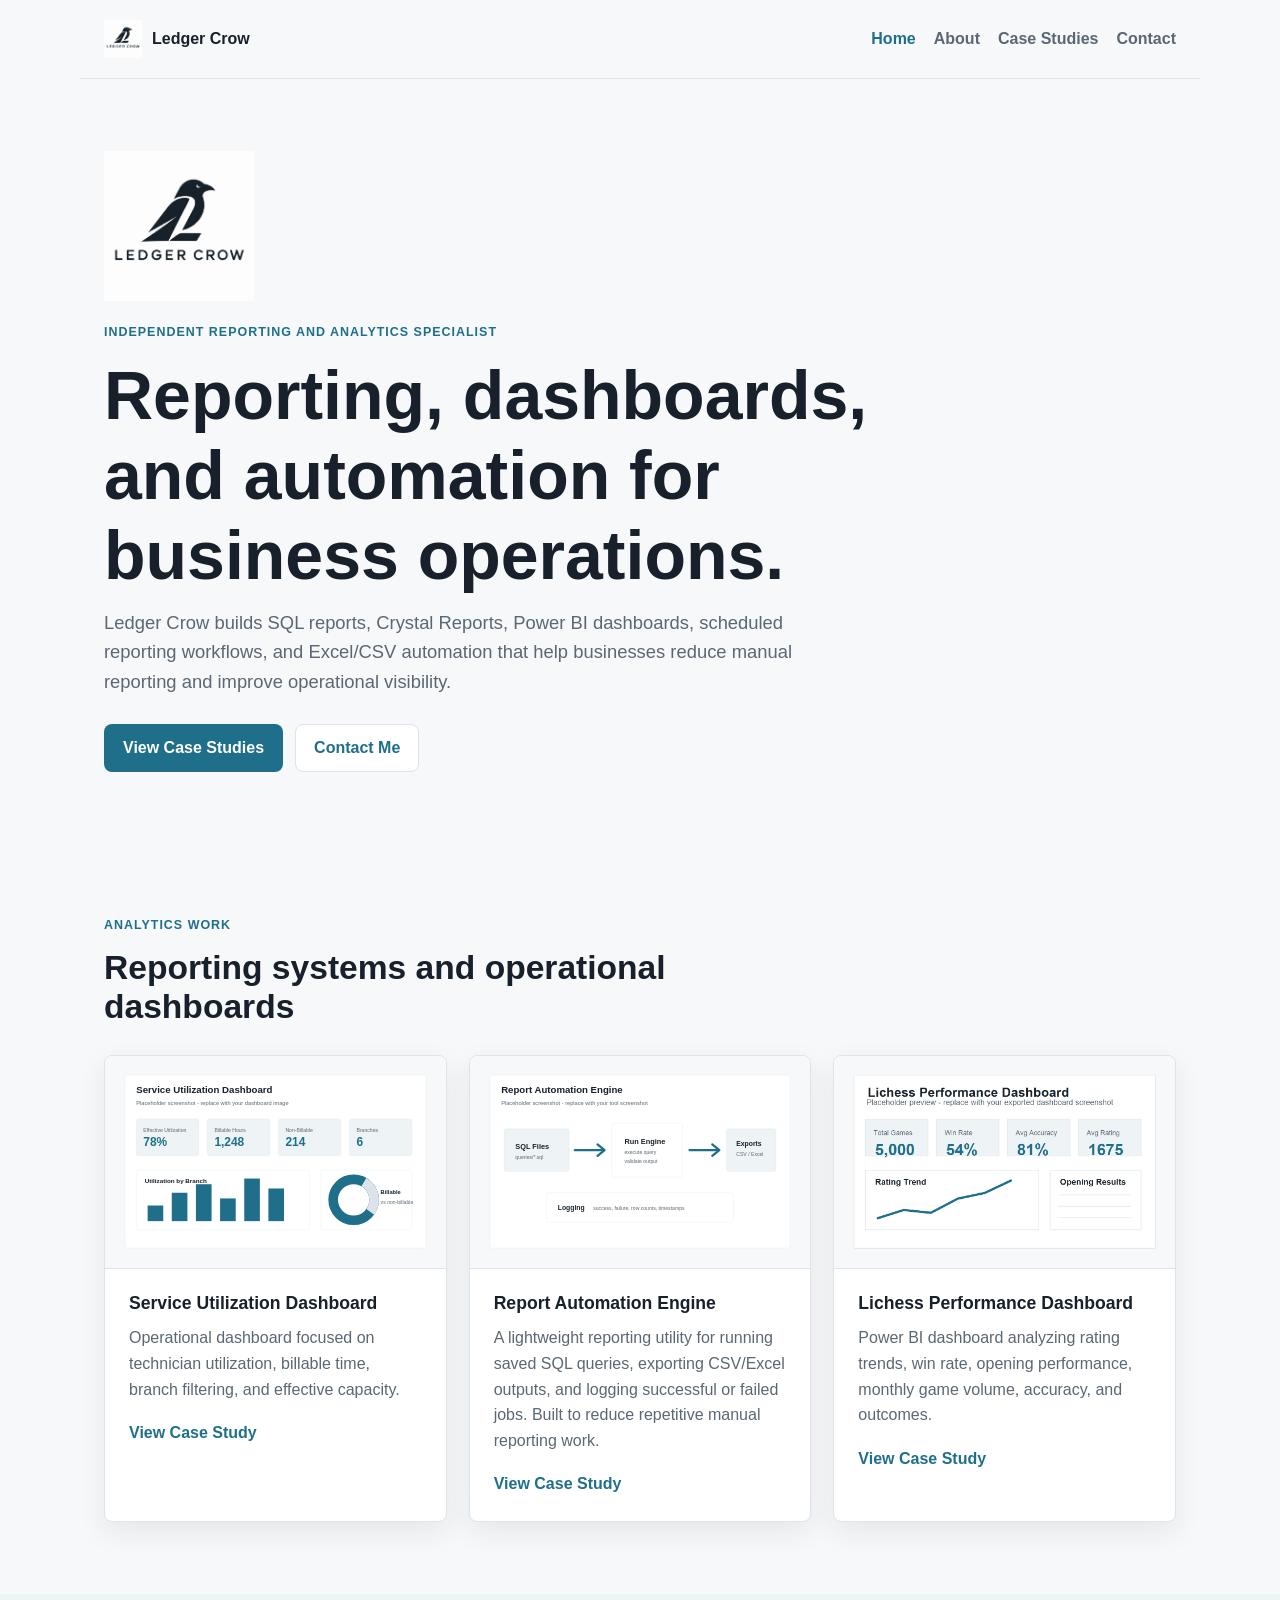
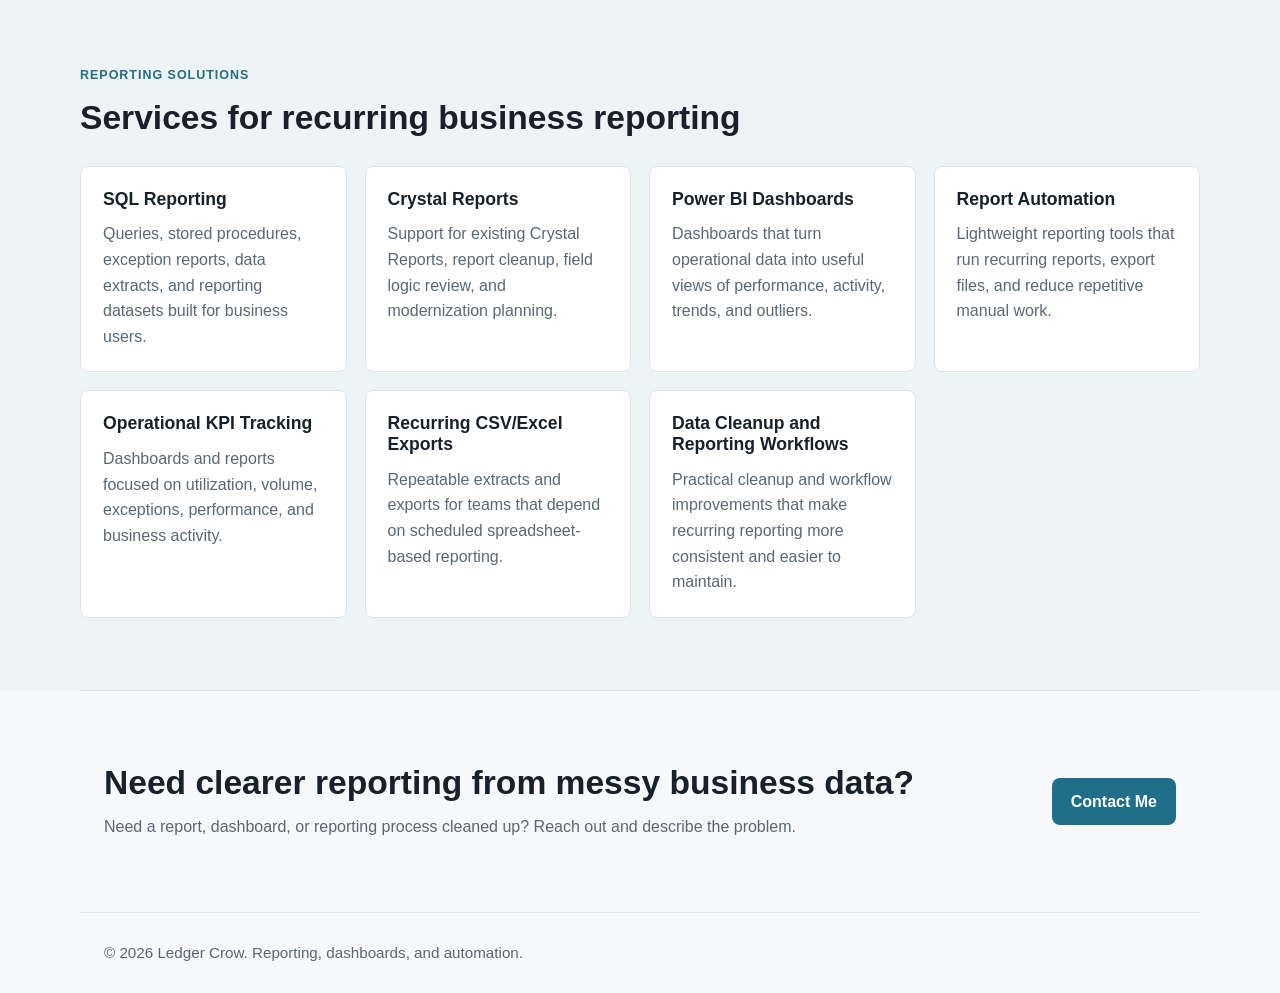
==== index.html @ 9180f1c7 "Add files via upload" ====
<!DOCTYPE html>
<html lang="en">
<head>
  <meta charset="UTF-8">
  <meta name="viewport" content="width=device-width, initial-scale=1.0">
  <title>Ledger Crow | Reporting, Dashboards, and Automation</title>
  <meta name="description" content="Ledger Crow provides independent reporting and analytics services for SQL reports, Power BI dashboards, Crystal Reports, and reporting automation.">
  <link rel="stylesheet" href="style.css">
</head>
<body>
  <header class="site-header">
    <a class="brand" href="index.html">
      <img src="images/ledger-crow-logo.png" alt="Ledger Crow logo">
      <span>Ledger Crow</span>
    </a>
    <button class="nav-toggle" type="button" aria-expanded="false" aria-controls="site-nav">Menu</button>
    <nav class="site-nav" id="site-nav" aria-label="Main navigation">
      <a href="index.html">Home</a>
      <a href="about.html">About</a>
      <a href="projects.html">Case Studies</a>
      <a href="contact.html">Contact</a>
    </nav>
  </header>

  <main>
    <section class="hero">
      <div class="hero-content">
        <!-- Replace this headline and intro text with your preferred positioning when ready. -->
        <img class="hero-logo" src="images/ledger-crow-logo.png" alt="Ledger Crow logo">
        <p class="eyebrow">Independent reporting and analytics specialist</p>
        <h1>Reporting, dashboards, and automation for business operations.</h1>
        <p class="hero-text">Ledger Crow builds SQL reports, Crystal Reports, Power BI dashboards, scheduled reporting workflows, and Excel/CSV automation that help businesses reduce manual reporting and improve operational visibility.</p>
        <div class="button-row">
          <a class="button primary" href="projects.html">View Case Studies</a>
          <a class="button secondary" href="contact.html">Contact Me</a>
        </div>
      </div>
    </section>

    <section class="section">
      <div class="section-heading">
        <p class="eyebrow">Analytics work</p>
        <h2>Reporting systems and operational dashboards</h2>
      </div>
      <div class="card-grid">
        <article class="project-card">
          <img src="images/service-utilization-placeholder.svg" alt="Service utilization dashboard placeholder screenshot">
          <div class="card-body">
            <h3>Service Utilization Dashboard</h3>
            <p>Operational dashboard focused on technician utilization, billable time, branch filtering, and effective capacity.</p>
            <a class="text-link" href="projects/service-utilization-dashboard.html">View Case Study</a>
          </div>
        </article>
        <article class="project-card">
          <img src="images/report-automation-placeholder.svg" alt="Report automation engine placeholder screenshot">
          <div class="card-body">
            <h3>Report Automation Engine</h3>
            <p>A lightweight reporting utility for running saved SQL queries, exporting CSV/Excel outputs, and logging successful or failed jobs. Built to reduce repetitive manual reporting work.</p>
            <a class="text-link" href="projects/report-automation-engine.html">View Case Study</a>
          </div>
        </article>
        <article class="project-card">
          <!-- Replace this placeholder path with your real Lichess dashboard screenshot when ready. -->
          <img src="images/lichess-dashboard-preview.png" alt="Lichess Performance Dashboard placeholder screenshot">
          <div class="card-body">
            <h3>Lichess Performance Dashboard</h3>
            <p>Power BI dashboard analyzing rating trends, win rate, opening performance, monthly game volume, accuracy, and outcomes.</p>
            <a class="text-link" href="projects/lichess-dashboard.html">View Case Study</a>
          </div>
        </article>
      </div>
    </section>

    <section class="section muted">
      <div class="section-heading">
        <p class="eyebrow">Reporting solutions</p>
        <h2>Services for recurring business reporting</h2>
      </div>
      <div class="service-grid">
        <div class="service-item">
          <h3>SQL Reporting</h3>
          <p>Queries, stored procedures, exception reports, data extracts, and reporting datasets built for business users.</p>
        </div>
        <div class="service-item">
          <h3>Crystal Reports</h3>
          <p>Support for existing Crystal Reports, report cleanup, field logic review, and modernization planning.</p>
        </div>
        <div class="service-item">
          <h3>Power BI Dashboards</h3>
          <p>Dashboards that turn operational data into useful views of performance, activity, trends, and outliers.</p>
        </div>
        <div class="service-item">
          <h3>Report Automation</h3>
          <p>Lightweight reporting tools that run recurring reports, export files, and reduce repetitive manual work.</p>
        </div>
        <div class="service-item">
          <h3>Operational KPI Tracking</h3>
          <p>Dashboards and reports focused on utilization, volume, exceptions, performance, and business activity.</p>
        </div>
        <div class="service-item">
          <h3>Recurring CSV/Excel Exports</h3>
          <p>Repeatable extracts and exports for teams that depend on scheduled spreadsheet-based reporting.</p>
        </div>
        <div class="service-item">
          <h3>Data Cleanup and Reporting Workflows</h3>
          <p>Practical cleanup and workflow improvements that make recurring reporting more consistent and easier to maintain.</p>
        </div>
      </div>
    </section>

    <section class="cta-band">
      <div>
        <h2>Need clearer reporting from messy business data?</h2>
        <p>Need a report, dashboard, or reporting process cleaned up? Reach out and describe the problem.</p>
      </div>
      <a class="button primary" href="contact.html">Contact Me</a>
    </section>
  </main>

  <footer class="site-footer">
    <p>&copy; 2026 Ledger Crow. Reporting, dashboards, and automation.</p>
  </footer>

  <script src="script.js"></script>
</body>
</html>
---- style.css ----
:root {
  --bg: #f7f8fa;
  --surface: #ffffff;
  --surface-muted: #eef3f6;
  --text: #18212b;
  --muted-text: #5b6773;
  --border: #dce3ea;
  --accent: #1f6f8b;
  --accent-dark: #155270;
  --shadow: 0 10px 28px rgba(24, 33, 43, 0.08);
  --radius: 8px;
  --max-width: 1120px;
}

* {
  box-sizing: border-box;
}

body {
  margin: 0;
  background: var(--bg);
  color: var(--text);
  font-family: -apple-system, BlinkMacSystemFont, "Segoe UI", Roboto, Arial, sans-serif;
  font-size: 16px;
  line-height: 1.6;
}

img {
  display: block;
  max-width: 100%;
}

a {
  color: var(--accent);
  text-decoration: none;
}

a:hover,
a:focus {
  color: var(--accent-dark);
  text-decoration: underline;
}

.site-header {
  position: sticky;
  top: 0;
  z-index: 10;
  display: flex;
  align-items: center;
  justify-content: space-between;
  gap: 24px;
  max-width: var(--max-width);
  margin: 0 auto;
  padding: 20px 24px;
  background: rgba(247, 248, 250, 0.96);
  backdrop-filter: blur(10px);
  border-bottom: 1px solid var(--border);
}

.brand {
  display: inline-flex;
  align-items: center;
  gap: 10px;
  color: var(--text);
  font-weight: 700;
  letter-spacing: 0;
}

.brand img {
  width: 38px;
  height: 38px;
  object-fit: contain;
  flex: 0 0 auto;
}

.brand:hover {
  color: var(--text);
  text-decoration: none;
}

.site-nav {
  display: flex;
  align-items: center;
  gap: 18px;
}

.site-nav a {
  color: var(--muted-text);
  font-weight: 600;
}

.site-nav a:hover,
.site-nav a:focus,
.site-nav a.active {
  color: var(--accent);
  text-decoration: none;
}

.nav-toggle {
  display: none;
  padding: 8px 12px;
  border: 1px solid var(--border);
  border-radius: var(--radius);
  background: var(--surface);
  color: var(--text);
  font: inherit;
  font-weight: 700;
  cursor: pointer;
}

.hero,
.page-header,
.section,
.cta-band {
  max-width: var(--max-width);
  margin: 0 auto;
  padding: 72px 24px;
}

.hero {
  display: grid;
  min-height: 440px;
  align-items: center;
}

.hero-content,
.page-header {
  max-width: 780px;
}

.hero-logo {
  width: 150px;
  height: 150px;
  object-fit: contain;
  margin-bottom: 22px;
}

.eyebrow {
  margin: 0 0 12px;
  color: var(--accent);
  font-size: 0.78rem;
  font-weight: 800;
  letter-spacing: 0.08em;
  text-transform: uppercase;
}

h1,
h2,
h3 {
  margin: 0;
  color: var(--text);
  line-height: 1.18;
}

h1 {
  max-width: 820px;
  font-size: clamp(2.15rem, 6vw, 4.25rem);
}

h2 {
  font-size: clamp(1.55rem, 3vw, 2.1rem);
}

h3 {
  font-size: 1.1rem;
}

p {
  margin: 12px 0 0;
  color: var(--muted-text);
}

.hero-text,
.page-header p {
  max-width: 720px;
  font-size: 1.15rem;
}

.button-row {
  display: flex;
  flex-wrap: wrap;
  gap: 12px;
  margin-top: 28px;
}

.button {
  display: inline-flex;
  align-items: center;
  justify-content: center;
  min-height: 44px;
  padding: 10px 18px;
  border: 1px solid transparent;
  border-radius: var(--radius);
  font-weight: 700;
  text-decoration: none;
}

.button:hover,
.button:focus {
  text-decoration: none;
}

.button.primary {
  background: var(--accent);
  color: #ffffff;
}

.button.primary:hover,
.button.primary:focus {
  background: var(--accent-dark);
  color: #ffffff;
}

.button.secondary {
  background: var(--surface);
  color: var(--accent);
  border-color: var(--border);
}

.button.secondary:hover,
.button.secondary:focus {
  border-color: var(--accent);
}

.section-heading {
  max-width: 720px;
  margin-bottom: 28px;
}

.muted {
  background: var(--surface-muted);
  max-width: none;
}

.muted > * {
  max-width: var(--max-width);
  margin-left: auto;
  margin-right: auto;
}

.card-grid {
  display: grid;
  grid-template-columns: repeat(3, minmax(0, 1fr));
  gap: 22px;
}

.project-card,
.contact-card {
  overflow: hidden;
  background: var(--surface);
  border: 1px solid var(--border);
  border-radius: var(--radius);
  box-shadow: var(--shadow);
}

.project-card img {
  width: 100%;
  aspect-ratio: 16 / 10;
  object-fit: cover;
  border-bottom: 1px solid var(--border);
}

.card-body,
.contact-card {
  padding: 24px;
}

.card-body h2,
.card-body h3 {
  margin-bottom: 8px;
}

.card-body .button {
  margin-top: 18px;
}

.text-link {
  display: inline-block;
  margin-top: 18px;
  font-weight: 800;
}

.service-grid {
  display: grid;
  grid-template-columns: repeat(auto-fit, minmax(220px, 1fr));
  gap: 18px;
}

.service-item {
  padding: 22px;
  background: var(--surface);
  border: 1px solid var(--border);
  border-radius: var(--radius);
}

.cta-band {
  display: flex;
  align-items: center;
  justify-content: space-between;
  gap: 24px;
  border-top: 1px solid var(--border);
}

.narrow {
  max-width: 840px;
}

.contact-list {
  margin: 20px 0 0;
  padding: 0;
  list-style: none;
}

.contact-list li + li {
  margin-top: 10px;
}

.muted-note {
  display: block;
  margin-top: 4px;
  color: var(--muted-text);
  font-size: 0.92rem;
}

.case-study {
  max-width: 880px;
  margin: 0 auto;
  padding: 24px 24px 72px;
}

.case-study section {
  padding: 28px 0;
  border-top: 1px solid var(--border);
}

.feature-list {
  margin: 14px 0 0;
  padding-left: 22px;
  color: var(--muted-text);
}

.feature-list li + li {
  margin-top: 8px;
}

.case-image {
  margin-top: 18px;
  border: 1px solid var(--border);
  border-radius: var(--radius);
  box-shadow: var(--shadow);
}

.power-bi-embed {
  width: 100%;
  margin-top: 18px;
  overflow: hidden;
  background: var(--surface);
  border: 1px solid var(--border);
  border-radius: var(--radius);
  box-shadow: var(--shadow);
}

.power-bi-embed iframe {
  display: block;
  width: 100%;
  min-height: 800px;
  border: 0;
}

.workflow-strip {
  display: flex;
  flex-wrap: wrap;
  gap: 12px;
  align-items: center;
  margin-top: 22px;
}

.workflow-strip span {
  position: relative;
  display: inline-flex;
  align-items: center;
  min-height: 42px;
  padding: 8px 14px;
  background: var(--surface-muted);
  border: 1px solid var(--border);
  border-radius: var(--radius);
  color: var(--text);
  font-weight: 700;
}

.workflow-strip span:not(:last-child)::after {
  content: ">";
  margin-left: 12px;
  color: var(--accent);
}

.site-footer {
  max-width: var(--max-width);
  margin: 0 auto;
  padding: 28px 24px;
  border-top: 1px solid var(--border);
}

.site-footer p {
  margin: 0;
  font-size: 0.95rem;
}

@media (max-width: 900px) {
  .card-grid,
  .service-grid {
    grid-template-columns: repeat(2, minmax(0, 1fr));
  }

  .cta-band {
    align-items: flex-start;
    flex-direction: column;
  }
}

@media (max-width: 680px) {
  .site-header {
    align-items: flex-start;
    flex-wrap: wrap;
    padding: 16px 20px;
  }

  .brand img {
    width: 30px;
    height: 30px;
  }

  .hero-logo {
    width: 116px;
    height: 116px;
  }

  .nav-toggle {
    display: inline-flex;
  }

  .site-nav {
    display: none;
    flex-basis: 100%;
    flex-direction: column;
    align-items: flex-start;
    gap: 10px;
    padding-top: 12px;
  }

  .site-nav.open {
    display: flex;
  }

  .hero,
  .page-header,
  .section,
  .cta-band {
    padding: 52px 20px;
  }

  .hero {
    min-height: 380px;
  }

  .card-grid,
  .service-grid {
    grid-template-columns: 1fr;
  }

  .button {
    width: 100%;
  }

  .case-study {
    padding: 4px 20px 52px;
  }

  .power-bi-embed iframe {
    min-height: 520px;
  }
}
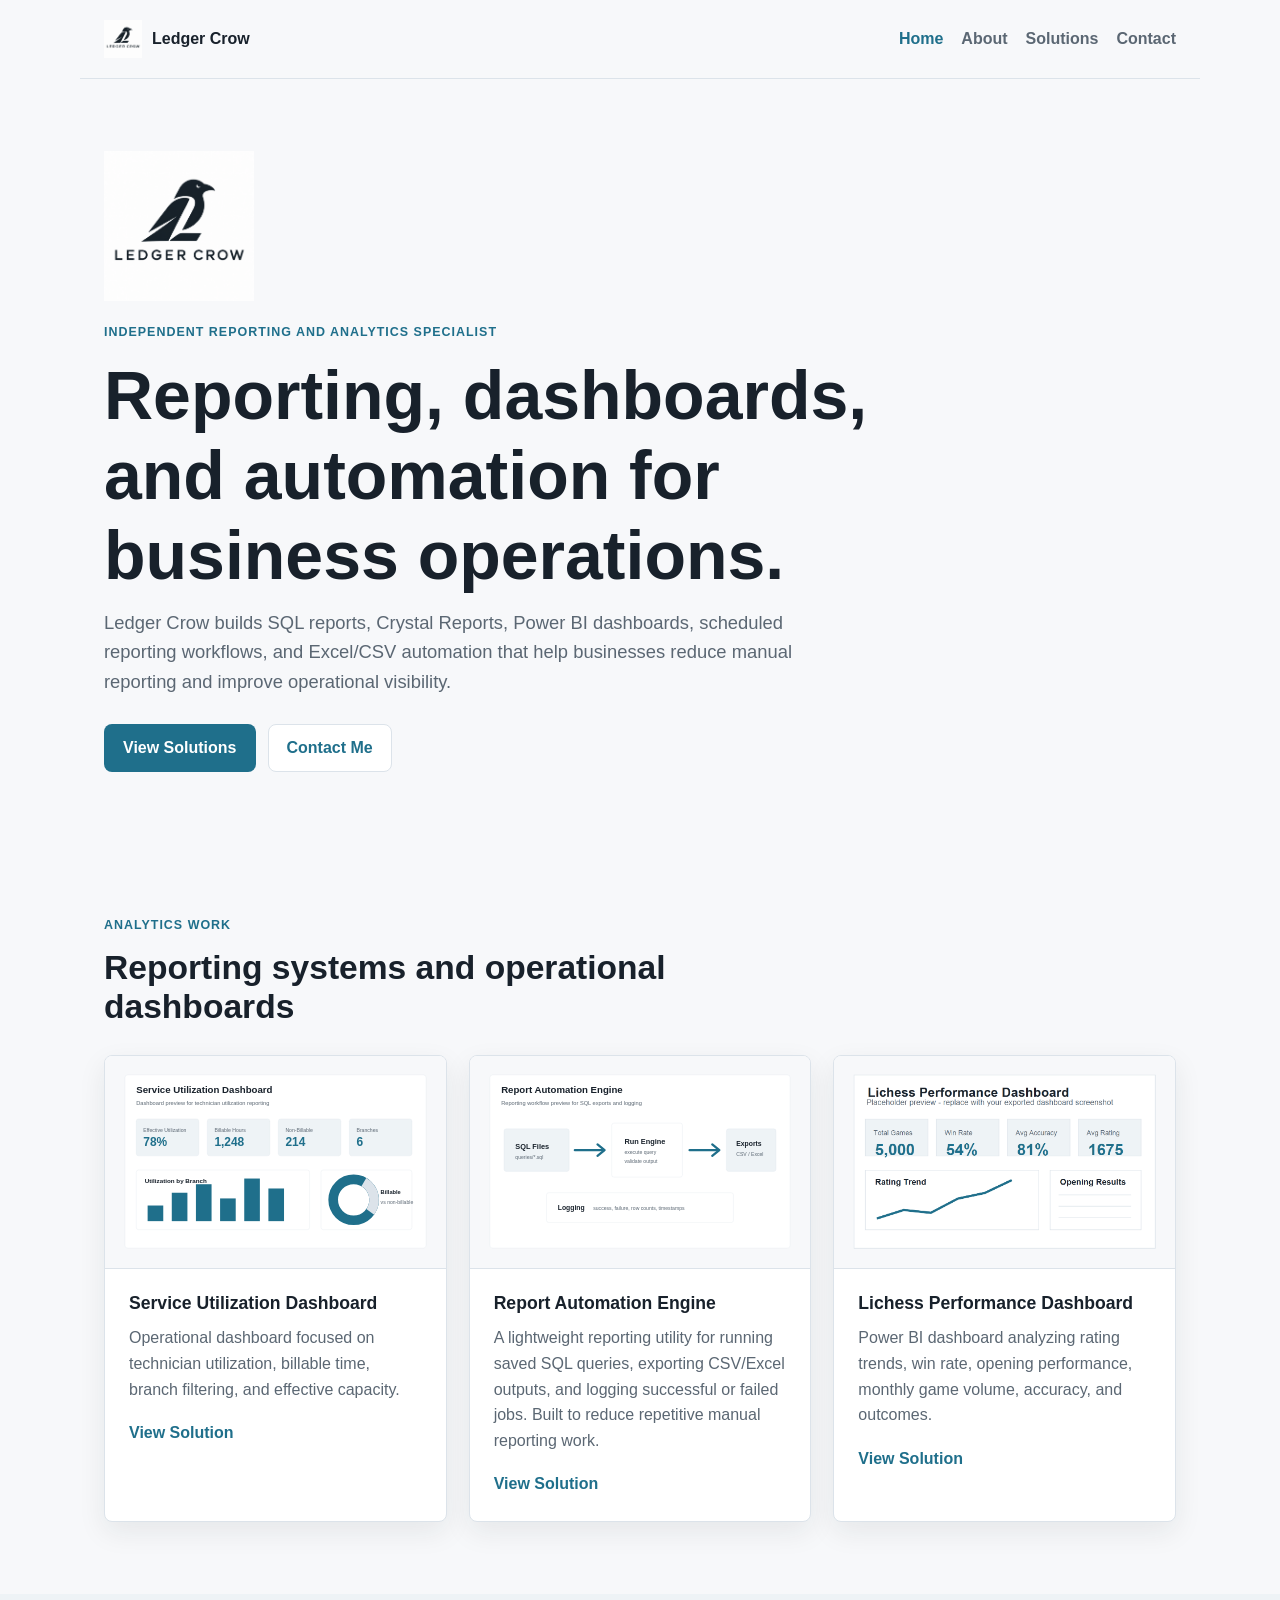
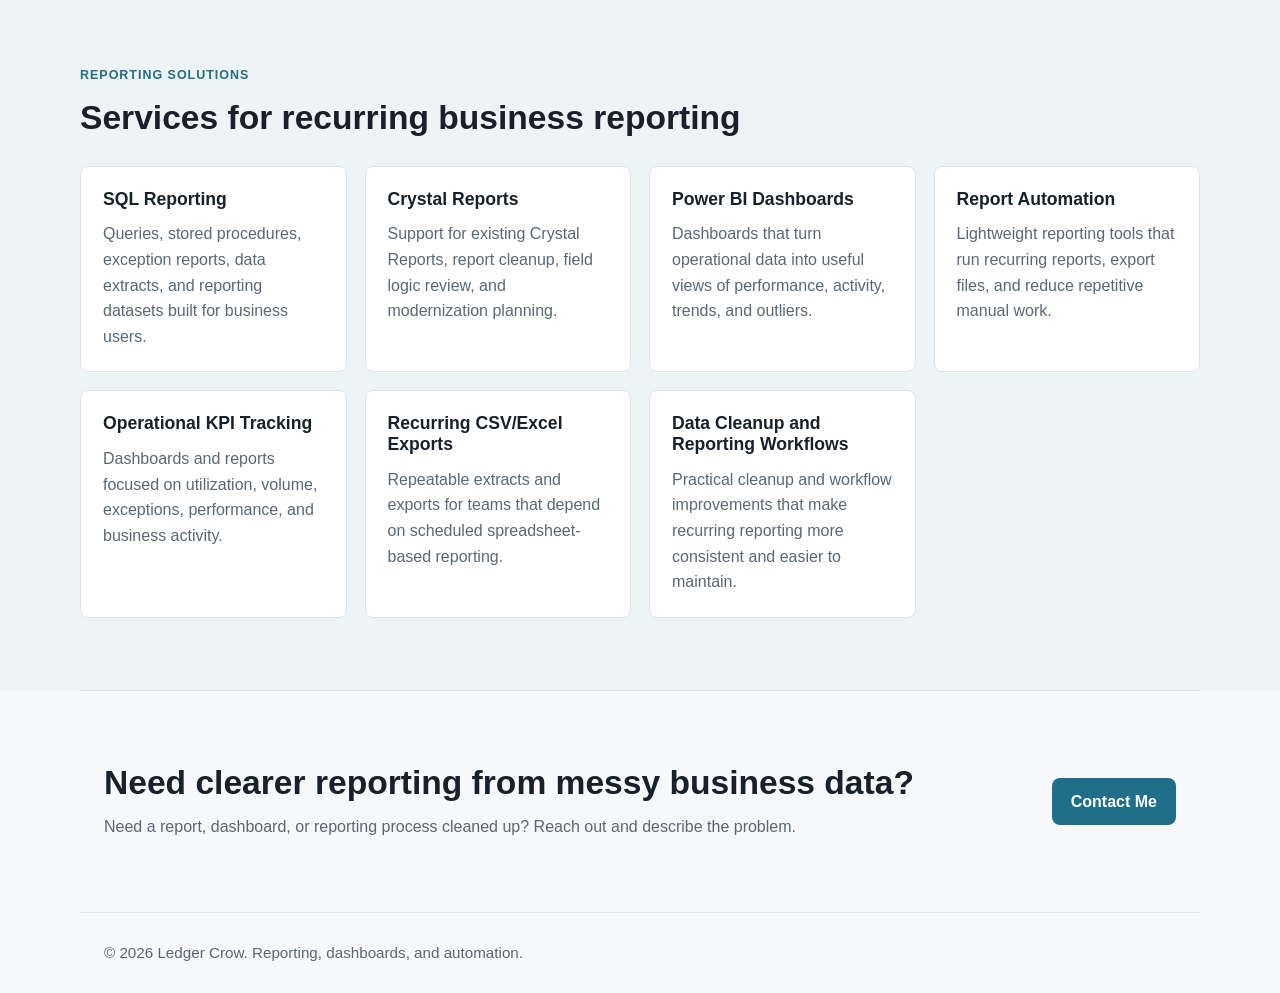
==== commit 9f0c38d4: "updating terminology & adding power bi embed" ====
--- a/index.html
+++ b/index.html
@@ -17,7 +17,7 @@
     <nav class="site-nav" id="site-nav" aria-label="Main navigation">
       <a href="index.html">Home</a>
       <a href="about.html">About</a>
-      <a href="projects.html">Case Studies</a>
+      <a href="projects.html">Solutions</a>
       <a href="contact.html">Contact</a>
     </nav>
   </header>
@@ -31,7 +31,7 @@
         <h1>Reporting, dashboards, and automation for business operations.</h1>
         <p class="hero-text">Ledger Crow builds SQL reports, Crystal Reports, Power BI dashboards, scheduled reporting workflows, and Excel/CSV automation that help businesses reduce manual reporting and improve operational visibility.</p>
         <div class="button-row">
-          <a class="button primary" href="projects.html">View Case Studies</a>
+          <a class="button primary" href="projects.html">View Solutions</a>
           <a class="button secondary" href="contact.html">Contact Me</a>
         </div>
       </div>
@@ -44,28 +44,27 @@
       </div>
       <div class="card-grid">
         <article class="project-card">
-          <img src="images/service-utilization-placeholder.svg" alt="Service utilization dashboard placeholder screenshot">
+          <img src="images/service-utilization-placeholder.svg" alt="Service utilization dashboard preview">
           <div class="card-body">
             <h3>Service Utilization Dashboard</h3>
             <p>Operational dashboard focused on technician utilization, billable time, branch filtering, and effective capacity.</p>
-            <a class="text-link" href="projects/service-utilization-dashboard.html">View Case Study</a>
+            <a class="text-link" href="projects/service-utilization-dashboard.html">View Solution</a>
           </div>
         </article>
         <article class="project-card">
-          <img src="images/report-automation-placeholder.svg" alt="Report automation engine placeholder screenshot">
+          <img src="images/report-automation-placeholder.svg" alt="Report automation engine preview">
           <div class="card-body">
             <h3>Report Automation Engine</h3>
             <p>A lightweight reporting utility for running saved SQL queries, exporting CSV/Excel outputs, and logging successful or failed jobs. Built to reduce repetitive manual reporting work.</p>
-            <a class="text-link" href="projects/report-automation-engine.html">View Case Study</a>
+            <a class="text-link" href="projects/report-automation-engine.html">View Solution</a>
           </div>
         </article>
         <article class="project-card">
-          <!-- Replace this placeholder path with your real Lichess dashboard screenshot when ready. -->
-          <img src="images/lichess-dashboard-preview.png" alt="Lichess Performance Dashboard placeholder screenshot">
+          <img src="images/lichess-dashboard-preview.png" alt="Lichess Performance Dashboard preview">
           <div class="card-body">
             <h3>Lichess Performance Dashboard</h3>
             <p>Power BI dashboard analyzing rating trends, win rate, opening performance, monthly game volume, accuracy, and outcomes.</p>
-            <a class="text-link" href="projects/lichess-dashboard.html">View Case Study</a>
+            <a class="text-link" href="projects/lichess-dashboard.html">View Solution</a>
           </div>
         </article>
       </div>
--- a/style.css
+++ b/style.css
@@ -305,6 +305,14 @@
   max-width: 840px;
 }
 
+.about-header {
+  padding-bottom: 32px;
+}
+
+.about-content {
+  padding-top: 28px;
+}
+
 .contact-list {
   margin: 20px 0 0;
   padding: 0;
@@ -315,13 +323,6 @@
   margin-top: 10px;
 }
 
-.muted-note {
-  display: block;
-  margin-top: 4px;
-  color: var(--muted-text);
-  font-size: 0.92rem;
-}
-
 .case-study {
   max-width: 880px;
   margin: 0 auto;
@@ -348,6 +349,44 @@
   border: 1px solid var(--border);
   border-radius: var(--radius);
   box-shadow: var(--shadow);
+}
+
+.screenshot-stack {
+  display: grid;
+  gap: 24px;
+  margin-top: 18px;
+}
+
+.screenshot-card {
+  margin: 0;
+  overflow: hidden;
+  background: var(--surface);
+  border: 1px solid var(--border);
+  border-radius: var(--radius);
+  box-shadow: var(--shadow);
+}
+
+.screenshot-card img {
+  width: 100%;
+  height: auto;
+}
+
+.screenshot-card figcaption {
+  padding: 18px 20px 20px;
+}
+
+.screenshot-card figcaption strong,
+.screenshot-card figcaption span {
+  display: block;
+}
+
+.screenshot-card figcaption strong {
+  color: var(--text);
+}
+
+.screenshot-card figcaption span {
+  margin-top: 6px;
+  color: var(--muted-text);
 }
 
 .power-bi-embed {
@@ -363,7 +402,7 @@
 .power-bi-embed iframe {
   display: block;
   width: 100%;
-  min-height: 800px;
+  min-height: 850px;
   border: 0;
 }
 
@@ -459,6 +498,14 @@
     padding: 52px 20px;
   }
 
+  .about-header {
+    padding-bottom: 24px;
+  }
+
+  .about-content {
+    padding-top: 22px;
+  }
+
   .hero {
     min-height: 380px;
   }
